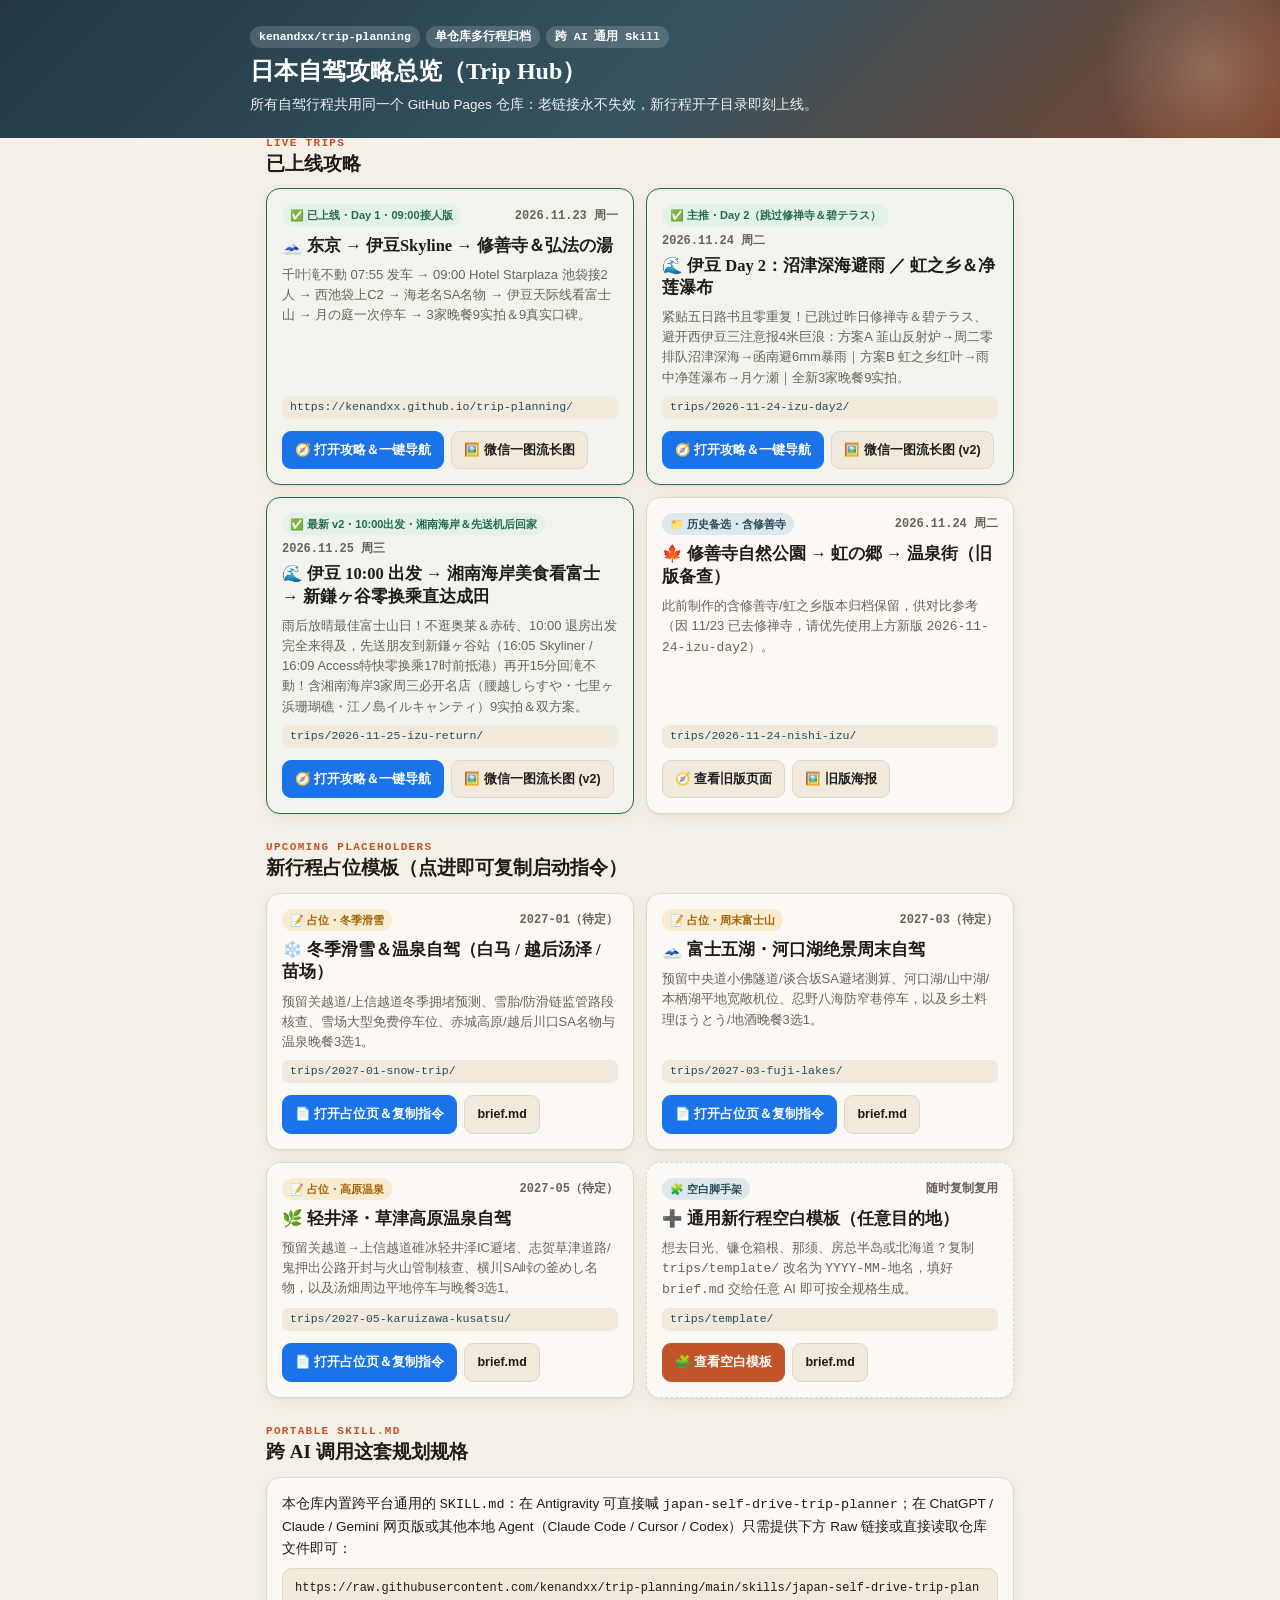
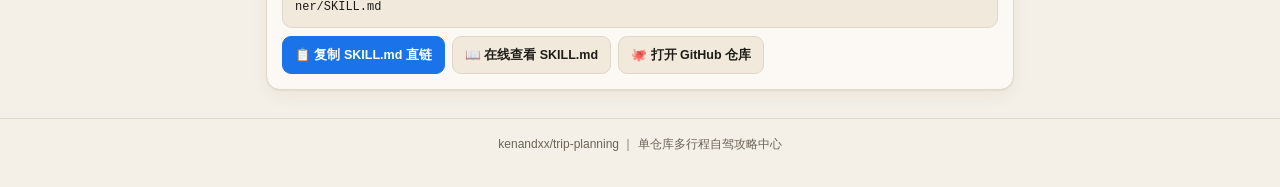
==== trips/index.html @ 66b1aba6 "feat(11/25 v2): 10:00 departure, Shonan Coast 3 gourmet picks, drop off at Shin-Kamagaya first then " ====
<!doctype html>
<html lang="zh-CN">
<head>
<meta charset="utf-8">
<meta name="viewport" content="width=device-width, initial-scale=1, viewport-fit=cover">
<meta name="robots" content="noindex, nofollow">
<meta name="theme-color" content="#f5f0e7" media="(prefers-color-scheme: light)">
<meta name="theme-color" content="#151412" media="(prefers-color-scheme: dark)">
<title>日本自驾攻略总览｜Trip Planning Hub</title>
<meta name="description" content="个人日本自驾攻略、新手防选错一键Google Maps导航与微信分享长图归档中心，内置跨AI通用 SKILL.md 规范与新行程占位模板。">
<style>
:root{
  --paper:#f5f0e7; --card:#fcf9f4; --card2:#f0e9dc; --ink:#1f1c18; --soft:#6b6358; --line:#dfd7c8;
  --accent:#c2542a; --accent-soft:#f5e1d6; --indigo:#2b4c59; --indigo-soft:#dde8ec;
  --nav:#1a73e8; --ok:#256d49; --ok-bg:#e2f2e9; --warn:#a16207; --warn-bg:#f8ebd0;
  --shadow:0 1px 2px rgba(55,40,18,.06),0 6px 18px rgba(55,40,18,.05);
  --serif:"Noto Serif CJK SC","Songti SC","STSong",Georgia,serif;
  --sans:-apple-system,BlinkMacSystemFont,"PingFang SC","Noto Sans CJK SC","Hiragino Sans GB","Microsoft YaHei",sans-serif;
  --mono:ui-monospace,"SF Mono",Menlo,Consolas,monospace;
}
@media (prefers-color-scheme:dark){
  :root{
    --paper:#151412; --card:#1f1d1a; --card2:#282520; --ink:#ede7db; --soft:#a59d90; --line:#35312b;
    --accent:#e57c52; --accent-soft:#3b271e; --indigo:#8fb7c7; --indigo-soft:#1f2e34;
    --nav:#4a90f2; --ok:#52b788; --ok-bg:#1b3326; --warn:#e6b655; --warn-bg:#382b12;
    --shadow:0 2px 10px rgba(0,0,0,.35);
  }
}
*{box-sizing:border-box}
body{margin:0;background:var(--paper);color:var(--ink);font:15px/1.65 var(--sans);overflow-x:hidden;-webkit-font-smoothing:antialiased}
a{color:inherit;text-decoration:none}
button{font:inherit;color:inherit;cursor:pointer}
.wrap{max-width:780px;margin:0 auto;padding:0 16px}
.hero{background:linear-gradient(135deg,#213843 0%,#355460 52%,#7e442c 100%);color:#fff;padding:26px 16px 22px;position:relative;overflow:hidden}
.hero::after{content:"";position:absolute;right:-40px;top:-40px;width:220px;height:220px;border-radius:50%;background:radial-gradient(circle,rgba(255,220,185,.24),transparent 70%);pointer-events:none}
.hero .wrap{position:relative;z-index:1;padding:0}
.kicker{display:flex;flex-wrap:wrap;gap:6px;margin-bottom:8px;font:600 11.5px/1.2 var(--mono)}
.kicker span{background:rgba(255,255,255,.16);padding:4px 9px;border-radius:99px}
.hero h1{margin:0;font:600 24px/1.28 var(--serif)}
.hero p{margin:7px 0 0;font-size:13.5px;opacity:.92}

main{padding:20px 0 44px}
.sec-head{display:flex;align-items:baseline;justify-content:space-between;gap:8px;margin:0 0 12px;flex-wrap:wrap}
.sec-k{font:700 11px/1 var(--mono);letter-spacing:.12em;color:var(--accent);text-transform:uppercase}
h2{margin:3px 0 0;font:600 19px/1.3 var(--serif)}
section{margin-bottom:28px}

.grid{display:grid;grid-template-columns:1fr;gap:12px}
@media(min-width:640px){.grid{grid-template-columns:1fr 1fr}}
.card{background:var(--card);border:1.5px solid var(--line);border-radius:14px;padding:15px;box-shadow:var(--shadow);display:flex;flex-direction:column;gap:8px}
.card.live{border-color:var(--ok);background:color-mix(in srgb,var(--ok) 4%,var(--card))}
.card.tpl{border-style:dashed}
.ctop{display:flex;justify-content:space-between;align-items:center;gap:8px;flex-wrap:wrap}
.tag{display:inline-block;font-size:11px;font-weight:700;padding:2px 8px;border-radius:99px;white-space:nowrap}
.tag.ok{background:var(--ok-bg);color:var(--ok)}
.tag.warn{background:var(--warn-bg);color:var(--warn)}
.tag.blue{background:var(--indigo-soft);color:var(--indigo)}
.date{font:600 12px/1 var(--mono);color:var(--soft)}
.ctitle{margin:0;font:700 16.5px/1.35 var(--serif)}
.cdesc{margin:0;font-size:13px;color:var(--soft);line-height:1.55;flex:1}
.slug{font:11.5px/1.3 var(--mono);color:var(--indigo);background:var(--card2);padding:4px 8px;border-radius:7px;word-break:break-all}
.actions{display:flex;flex-wrap:wrap;gap:7px;margin-top:4px}
.btn{display:inline-flex;align-items:center;justify-content:center;gap:5px;padding:8px 12px;border-radius:9px;font-size:12.5px;font-weight:700;border:1px solid var(--line);background:var(--card2);color:var(--ink)}
.btn.pri{background:var(--nav);border-color:var(--nav);color:#fff}
.btn.warm{background:var(--accent);border-color:var(--accent);color:#fff}

.skill-box{background:var(--card);border:1.5px solid var(--line);border-radius:14px;padding:15px;box-shadow:var(--shadow)}
.code{font:12px/1.55 var(--mono);background:var(--card2);border:1px solid var(--line);border-radius:10px;padding:10px 12px;overflow-x:auto;margin:8px 0;white-space:pre-wrap;word-break:break-all}
.toast{position:fixed;left:50%;bottom:24px;transform:translateX(-50%) translateY(20px);background:var(--ink);color:var(--paper);padding:10px 18px;border-radius:99px;font-size:13px;font-weight:600;white-space:nowrap;opacity:0;pointer-events:none;transition:.25s;z-index:99}
.toast.show{opacity:1;transform:translateX(-50%) translateY(0)}
footer{text-align:center;font-size:12px;color:var(--soft);padding:16px 0 34px;border-top:1px solid var(--line)}
</style>
</head>
<body>
<header class="hero">
  <div class="wrap">
    <div class="kicker">
      <span>kenandxx/trip-planning</span>
      <span>单仓库多行程归档</span>
      <span>跨 AI 通用 Skill</span>
    </div>
    <h1>日本自驾攻略总览（Trip Hub）</h1>
    <p>所有自驾行程共用同一个 GitHub Pages 仓库：老链接永不失效，新行程开子目录即刻上线。</p>
  </div>
</header>

<main class="wrap">
  <section>
    <div class="sec-head">
      <div><div class="sec-k">LIVE TRIPS</div><h2>已上线攻略</h2></div>
    </div>
    <div class="grid">
      <article class="card live">
        <div class="ctop">
          <span class="tag ok">✅ 已上线・Day 1・09:00接人版</span>
          <span class="date">2026.11.23 周一</span>
        </div>
        <h3 class="ctitle">🗻 东京 → 伊豆Skyline → 修善寺＆弘法の湯</h3>
        <p class="cdesc">千叶滝不動 07:55 发车 → 09:00 Hotel Starplaza 池袋接2人 → 西池袋上C2 → 海老名SA名物 → 伊豆天际线看富士山 → 月の庭一次停车 → 3家晚餐9实拍＆9真实口碑。</p>
        <div class="slug">https://kenandxx.github.io/trip-planning/</div>
        <div class="actions">
          <a class="btn pri" href="../">🧭 打开攻略＆一键导航</a>
          <a class="btn" href="../izu_1123_wechat_poster_0900.png" target="_blank" rel="noopener">🖼️ 微信一图流长图</a>
        </div>
      </article>

      <article class="card live">
        <div class="ctop">
          <span class="tag ok">✅ 主推・Day 2（跳过修禅寺＆碧テラス）</span>
          <span class="date">2026.11.24 周二</span>
        </div>
        <h3 class="ctitle">🌊 伊豆 Day 2：沼津深海避雨 ／ 虹之乡＆净莲瀑布</h3>
        <p class="cdesc">紧贴五日路书且零重复！已跳过昨日修禅寺＆碧テラス、避开西伊豆三注意报4米巨浪：方案A 韮山反射炉→周二零排队沼津深海→函南避6mm暴雨｜方案B 虹之乡红叶→雨中净莲瀑布→月ケ瀬｜全新3家晚餐9实拍。</p>
        <div class="slug">trips/2026-11-24-izu-day2/</div>
        <div class="actions">
          <a class="btn pri" href="2026-11-24-izu-day2/">🧭 打开攻略＆一键导航</a>
          <a class="btn" href="2026-11-24-izu-day2/poster_1124_v2.png" target="_blank" rel="noopener">🖼️ 微信一图流长图 (v2)</a>
        </div>
      </article>

      <article class="card live">
        <div class="ctop">
          <span class="tag ok">✅ 最新 v2・10:00出发・湘南海岸＆先送机后回家</span>
          <span class="date">2026.11.25 周三</span>
        </div>
        <h3 class="ctitle">🌊 伊豆 10:00 出发 → 湘南海岸美食看富士 → 新鎌ヶ谷零换乘直达成田</h3>
        <p class="cdesc">雨后放晴最佳富士山日！不逛奥莱＆赤砖、10:00 退房出发完全来得及，先送朋友到新鎌ヶ谷站（16:05 Skyliner / 16:09 Access特快零换乘17时前抵港）再开15分回滝不動！含湘南海岸3家周三必开名店（腰越しらすや・七里ヶ浜珊瑚礁・江ノ島イルキャンティ）9实拍＆双方案。</p>
        <div class="slug">trips/2026-11-25-izu-return/</div>
        <div class="actions">
          <a class="btn pri" href="2026-11-25-izu-return/">🧭 打开攻略＆一键导航</a>
          <a class="btn" href="2026-11-25-izu-return/poster_1125_v2.png" target="_blank" rel="noopener">🖼️ 微信一图流长图 (v2)</a>
        </div>
      </article>

      <article class="card">
        <div class="ctop">
          <span class="tag blue">📁 历史备选・含修善寺</span>
          <span class="date">2026.11.24 周二</span>
        </div>
        <h3 class="ctitle">🍁 修善寺自然公園 → 虹の郷 → 温泉街（旧版备查）</h3>
        <p class="cdesc">此前制作的含修善寺/虹之乡版本归档保留，供对比参考（因 11/23 已去修禅寺，请优先使用上方新版 <code>2026-11-24-izu-day2</code>）。</p>
        <div class="slug">trips/2026-11-24-nishi-izu/</div>
        <div class="actions">
          <a class="btn" href="2026-11-24-nishi-izu/">🧭 查看旧版页面</a>
          <a class="btn" href="2026-11-24-nishi-izu/poster_v3.png" target="_blank" rel="noopener">🖼️ 旧版海报</a>
        </div>
      </article>
    </div>
  </section>

  <section>
    <div class="sec-head">
      <div><div class="sec-k">UPCOMING PLACEHOLDERS</div><h2>新行程占位模板（点进即可复制启动指令）</h2></div>
    </div>
    <div class="grid">
      <article class="card">
        <div class="ctop">
          <span class="tag warn">📝 占位・冬季滑雪</span>
          <span class="date">2027-01（待定）</span>
        </div>
        <h3 class="ctitle">❄️ 冬季滑雪＆温泉自驾（白马 / 越后汤泽 / 苗场）</h3>
        <p class="cdesc">预留关越道/上信越道冬季拥堵预测、雪胎/防滑链监管路段核查、雪场大型免费停车位、赤城高原/越后川口SA名物与温泉晚餐3选1。</p>
        <div class="slug">trips/2027-01-snow-trip/</div>
        <div class="actions">
          <a class="btn pri" href="2027-01-snow-trip/">📄 打开占位页＆复制指令</a>
          <a class="btn" href="2027-01-snow-trip/brief.md" target="_blank" rel="noopener">brief.md</a>
        </div>
      </article>

      <article class="card">
        <div class="ctop">
          <span class="tag warn">📝 占位・周末富士山</span>
          <span class="date">2027-03（待定）</span>
        </div>
        <h3 class="ctitle">🗻 富士五湖・河口湖绝景周末自驾</h3>
        <p class="cdesc">预留中央道小佛隧道/谈合坂SA避堵测算、河口湖/山中湖/本栖湖平地宽敞机位、忍野八海防窄巷停车，以及乡土料理ほうとう/地酒晚餐3选1。</p>
        <div class="slug">trips/2027-03-fuji-lakes/</div>
        <div class="actions">
          <a class="btn pri" href="2027-03-fuji-lakes/">📄 打开占位页＆复制指令</a>
          <a class="btn" href="2027-03-fuji-lakes/brief.md" target="_blank" rel="noopener">brief.md</a>
        </div>
      </article>

      <article class="card">
        <div class="ctop">
          <span class="tag warn">📝 占位・高原温泉</span>
          <span class="date">2027-05（待定）</span>
        </div>
        <h3 class="ctitle">🌿 轻井泽・草津高原温泉自驾</h3>
        <p class="cdesc">预留关越道→上信越道碓冰轻井泽IC避堵、志贺草津道路/鬼押出公路开封与火山管制核查、横川SA峠の釜めし名物，以及汤畑周边平地停车与晚餐3选1。</p>
        <div class="slug">trips/2027-05-karuizawa-kusatsu/</div>
        <div class="actions">
          <a class="btn pri" href="2027-05-karuizawa-kusatsu/">📄 打开占位页＆复制指令</a>
          <a class="btn" href="2027-05-karuizawa-kusatsu/brief.md" target="_blank" rel="noopener">brief.md</a>
        </div>
      </article>

      <article class="card tpl">
        <div class="ctop">
          <span class="tag blue">🧩 空白脚手架</span>
          <span class="date">随时复制复用</span>
        </div>
        <h3 class="ctitle">➕ 通用新行程空白模板（任意目的地）</h3>
        <p class="cdesc">想去日光、镰仓箱根、那须、房总半岛或北海道？复制 <code>trips/template/</code> 改名为 <code>YYYY-MM-地名</code>，填好 <code>brief.md</code> 交给任意 AI 即可按全规格生成。</p>
        <div class="slug">trips/template/</div>
        <div class="actions">
          <a class="btn warm" href="template/">🧩 查看空白模板</a>
          <a class="btn" href="template/brief.md" target="_blank" rel="noopener">brief.md</a>
        </div>
      </article>
    </div>
  </section>

  <section>
    <div class="sec-head">
      <div><div class="sec-k">PORTABLE SKILL.MD</div><h2>跨 AI 调用这套规划规格</h2></div>
    </div>
    <div class="skill-box">
      <p style="margin:0 0 8px;font-size:13.5px">本仓库内置跨平台通用的 <code>SKILL.md</code>：在 Antigravity 可直接喊 <code>japan-self-drive-trip-planner</code>；在 ChatGPT / Claude / Gemini 网页版或其他本地 Agent（Claude Code / Cursor / Codex）只需提供下方 Raw 链接或直接读取仓库文件即可：</p>
      <div class="code" id="raw-url">https://raw.githubusercontent.com/kenandxx/trip-planning/main/skills/japan-self-drive-trip-planner/SKILL.md</div>
      <div class="actions">
        <button class="btn pri" type="button" id="copy-raw">📋 复制 SKILL.md 直链</button>
        <a class="btn" href="../skills/japan-self-drive-trip-planner/SKILL.md" target="_blank" rel="noopener">📖 在线查看 SKILL.md</a>
        <a class="btn" href="https://github.com/kenandxx/trip-planning" target="_blank" rel="noopener">🐙 打开 GitHub 仓库</a>
      </div>
    </div>
  </section>
</main>

<footer>
  <div class="wrap">kenandxx/trip-planning ｜ 单仓库多行程自驾攻略中心</div>
</footer>
<div class="toast" id="toast">已复制！</div>

<script>
document.getElementById('copy-raw').addEventListener('click', () => {
  const txt = document.getElementById('raw-url').textContent.trim();
  if (navigator.clipboard) navigator.clipboard.writeText(txt).catch(() => {});
  const t = document.getElementById('toast');
  t.textContent = '已复制 SKILL.md Raw 链接！';
  t.classList.add('show');
  setTimeout(() => t.classList.remove('show'), 2200);
});
</script>
</body>
</html>
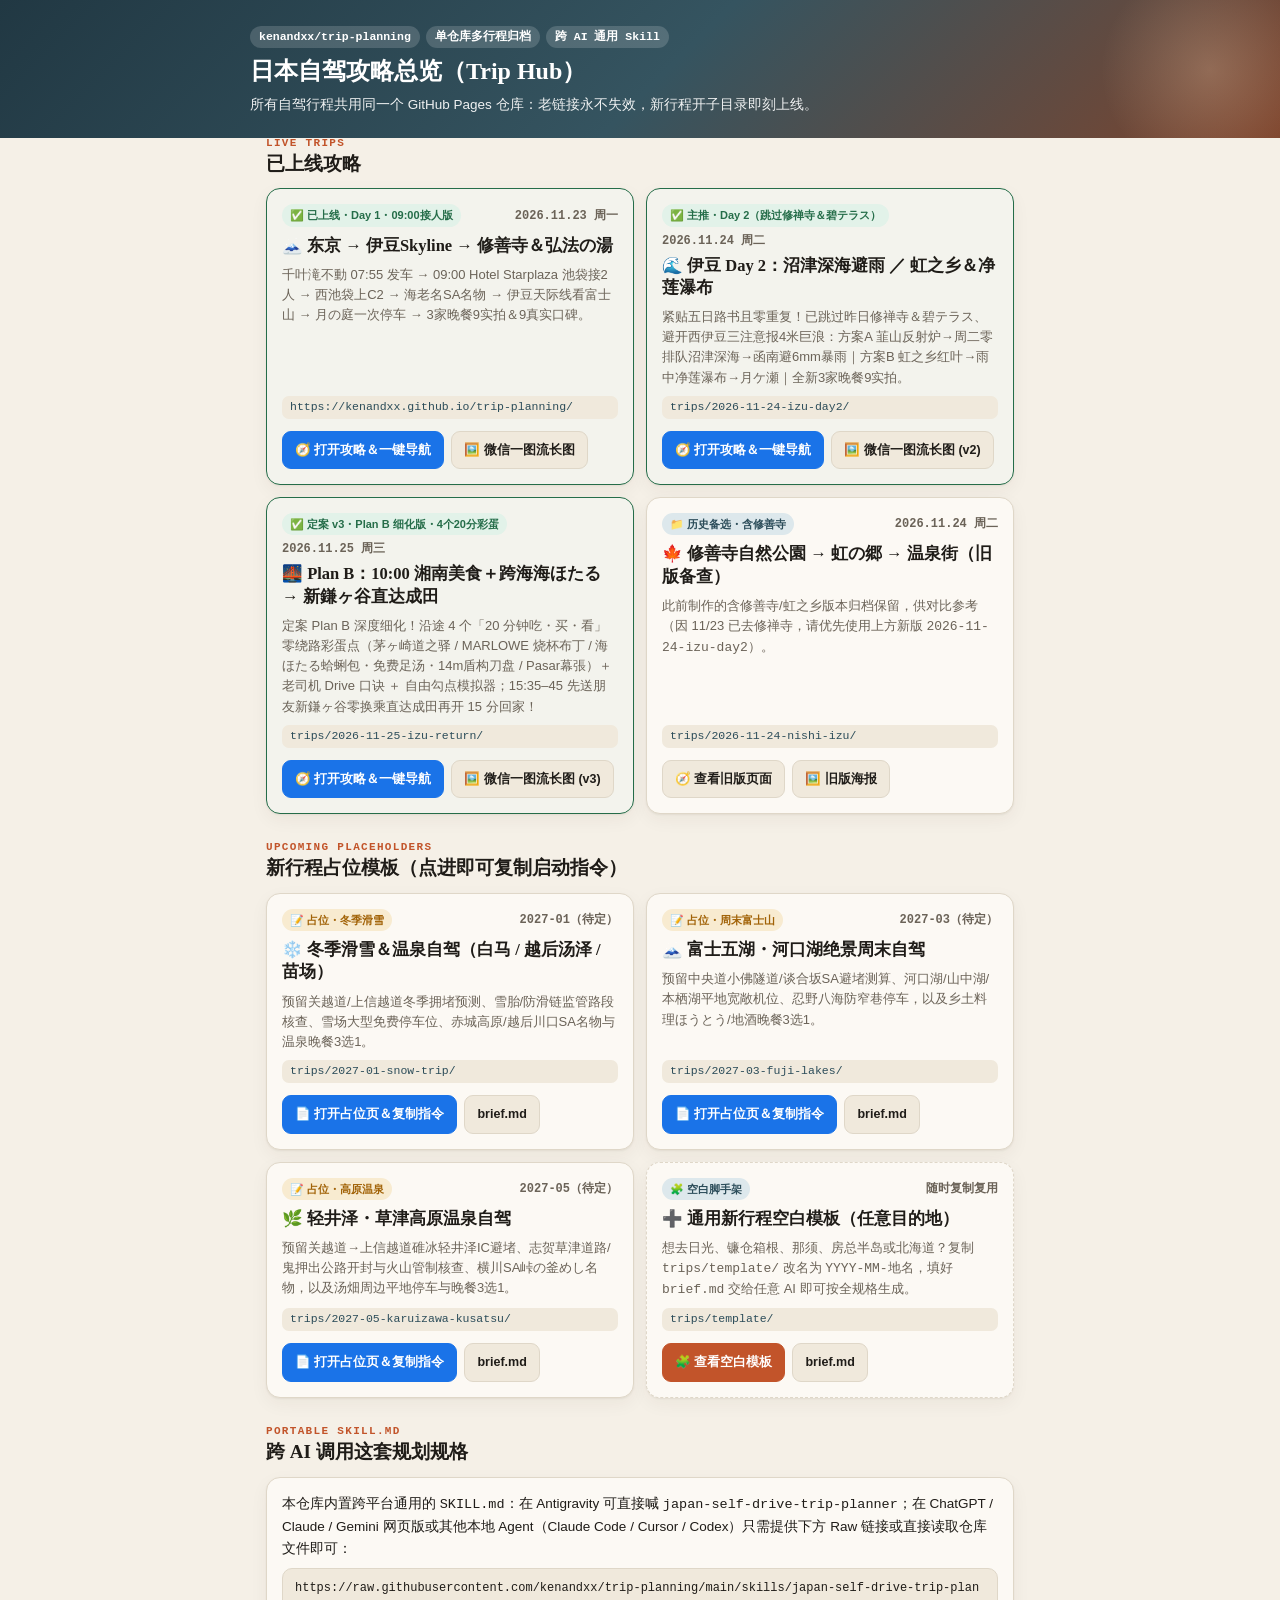
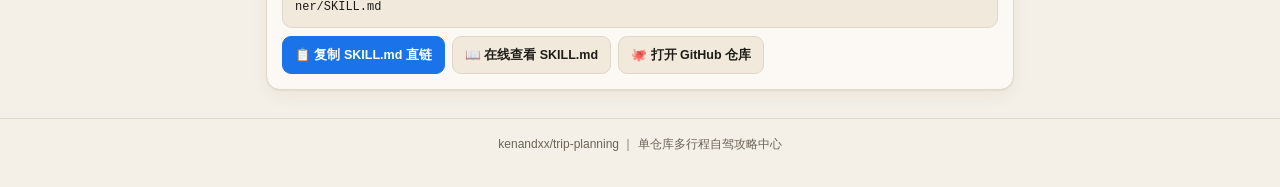
==== commit 8eb70262: "Detail Plan B (v3) for 2026-11-25 with 4 20-min pit stops, drive keypoints & poster v3" ====
--- a/trips/index.html
+++ b/trips/index.html
@@ -120,15 +120,15 @@
 
       <article class="card live">
         <div class="ctop">
-          <span class="tag ok">✅ 最新 v2・10:00出发・湘南海岸＆先送机后回家</span>
+          <span class="tag ok">✅ 定案 v3・Plan B 细化版・4个20分彩蛋</span>
           <span class="date">2026.11.25 周三</span>
         </div>
-        <h3 class="ctitle">🌊 伊豆 10:00 出发 → 湘南海岸美食看富士 → 新鎌ヶ谷零换乘直达成田</h3>
-        <p class="cdesc">雨后放晴最佳富士山日！不逛奥莱＆赤砖、10:00 退房出发完全来得及，先送朋友到新鎌ヶ谷站（16:05 Skyliner / 16:09 Access特快零换乘17时前抵港）再开15分回滝不動！含湘南海岸3家周三必开名店（腰越しらすや・七里ヶ浜珊瑚礁・江ノ島イルキャンティ）9实拍＆双方案。</p>
+        <h3 class="ctitle">🌉 Plan B：10:00 湘南美食＋跨海海ほたる → 新鎌ヶ谷直达成田</h3>
+        <p class="cdesc">定案 Plan B 深度细化！沿途 4 个「20 分钟吃・买・看」零绕路彩蛋点（茅ヶ崎道之驿 / MARLOWE 烧杯布丁 / 海ほたる蛤蜊包・免费足汤・14m盾构刀盘 / Pasar幕張）＋ 老司机 Drive 口诀 ＋ 自由勾点模拟器；15:35–45 先送朋友新鎌ヶ谷零换乘直达成田再开 15 分回家！</p>
         <div class="slug">trips/2026-11-25-izu-return/</div>
         <div class="actions">
           <a class="btn pri" href="2026-11-25-izu-return/">🧭 打开攻略＆一键导航</a>
-          <a class="btn" href="2026-11-25-izu-return/poster_1125_v2.png" target="_blank" rel="noopener">🖼️ 微信一图流长图 (v2)</a>
+          <a class="btn" href="2026-11-25-izu-return/poster_1125_v3.png" target="_blank" rel="noopener">🖼️ 微信一图流长图 (v3)</a>
         </div>
       </article>
 
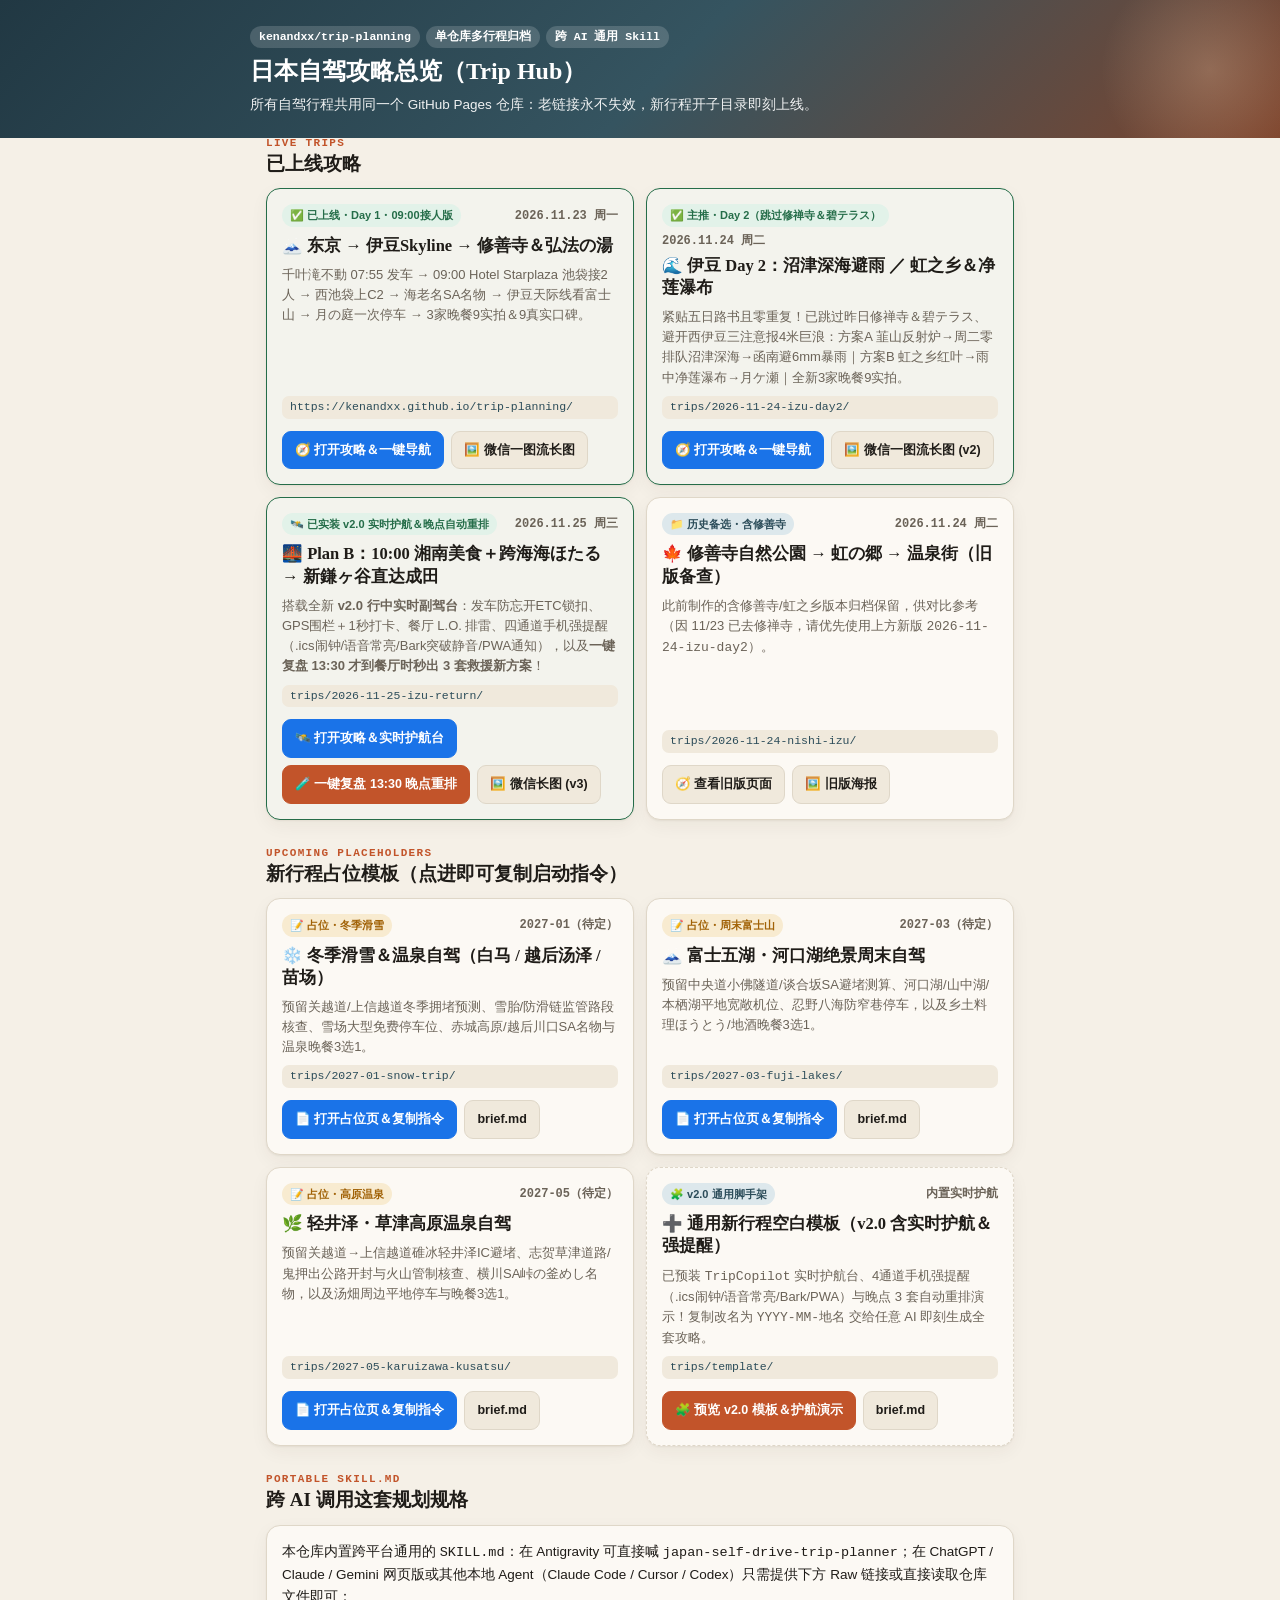
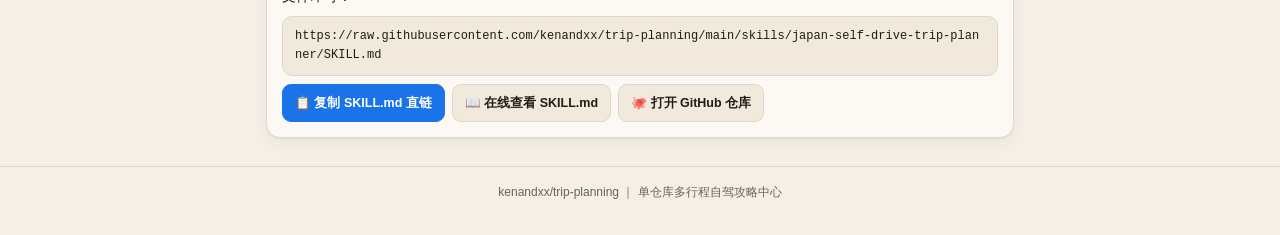
==== commit 8b6328bb: "feat(copilot-v2): add live progress tracker, 4-channel strong mobile alerts, 3-tier auto-replanner &" ====
--- a/trips/index.html
+++ b/trips/index.html
@@ -120,15 +120,16 @@
 
       <article class="card live">
         <div class="ctop">
-          <span class="tag ok">✅ 定案 v3・Plan B 细化版・4个20分彩蛋</span>
+          <span class="tag ok">🛰️ 已实装 v2.0 实时护航＆晚点自动重排</span>
           <span class="date">2026.11.25 周三</span>
         </div>
         <h3 class="ctitle">🌉 Plan B：10:00 湘南美食＋跨海海ほたる → 新鎌ヶ谷直达成田</h3>
-        <p class="cdesc">定案 Plan B 深度细化！沿途 4 个「20 分钟吃・买・看」零绕路彩蛋点（茅ヶ崎道之驿 / MARLOWE 烧杯布丁 / 海ほたる蛤蜊包・免费足汤・14m盾构刀盘 / Pasar幕張）＋ 老司机 Drive 口诀 ＋ 自由勾点模拟器；15:35–45 先送朋友新鎌ヶ谷零换乘直达成田再开 15 分回家！</p>
+        <p class="cdesc">搭载全新 <b>v2.0 行中实时副驾台</b>：发车防忘开ETC锁扣、GPS围栏＋1秒打卡、餐厅 L.O. 排雷、四通道手机强提醒（.ics闹钟/语音常亮/Bark突破静音/PWA通知），以及<b>一键复盘 13:30 才到餐厅时秒出 3 套救援新方案</b>！</p>
         <div class="slug">trips/2026-11-25-izu-return/</div>
         <div class="actions">
-          <a class="btn pri" href="2026-11-25-izu-return/">🧭 打开攻略＆一键导航</a>
-          <a class="btn" href="2026-11-25-izu-return/poster_1125_v3.png" target="_blank" rel="noopener">🖼️ 微信一图流长图 (v3)</a>
+          <a class="btn pri" href="2026-11-25-izu-return/">🛰️ 打开攻略＆实时护航台</a>
+          <a class="btn warm" href="2026-11-25-izu-return/?scenario=0">🧪 一键复盘 13:30 晚点重排</a>
+          <a class="btn" href="2026-11-25-izu-return/poster_1125_v3.png" target="_blank" rel="noopener">🖼️ 微信长图 (v3)</a>
         </div>
       </article>
 
@@ -197,14 +198,14 @@
 
       <article class="card tpl">
         <div class="ctop">
-          <span class="tag blue">🧩 空白脚手架</span>
-          <span class="date">随时复制复用</span>
-        </div>
-        <h3 class="ctitle">➕ 通用新行程空白模板（任意目的地）</h3>
-        <p class="cdesc">想去日光、镰仓箱根、那须、房总半岛或北海道？复制 <code>trips/template/</code> 改名为 <code>YYYY-MM-地名</code>，填好 <code>brief.md</code> 交给任意 AI 即可按全规格生成。</p>
+          <span class="tag blue">🧩 v2.0 通用脚手架</span>
+          <span class="date">内置实时护航</span>
+        </div>
+        <h3 class="ctitle">➕ 通用新行程空白模板（v2.0 含实时护航＆强提醒）</h3>
+        <p class="cdesc">已预装 <code>TripCopilot</code> 实时护航台、4通道手机强提醒（.ics闹钟/语音常亮/Bark/PWA）与晚点 3 套自动重排演示！复制改名为 <code>YYYY-MM-地名</code> 交给任意 AI 即刻生成全套攻略。</p>
         <div class="slug">trips/template/</div>
         <div class="actions">
-          <a class="btn warm" href="template/">🧩 查看空白模板</a>
+          <a class="btn warm" href="template/">🧩 预览 v2.0 模板＆护航演示</a>
           <a class="btn" href="template/brief.md" target="_blank" rel="noopener">brief.md</a>
         </div>
       </article>
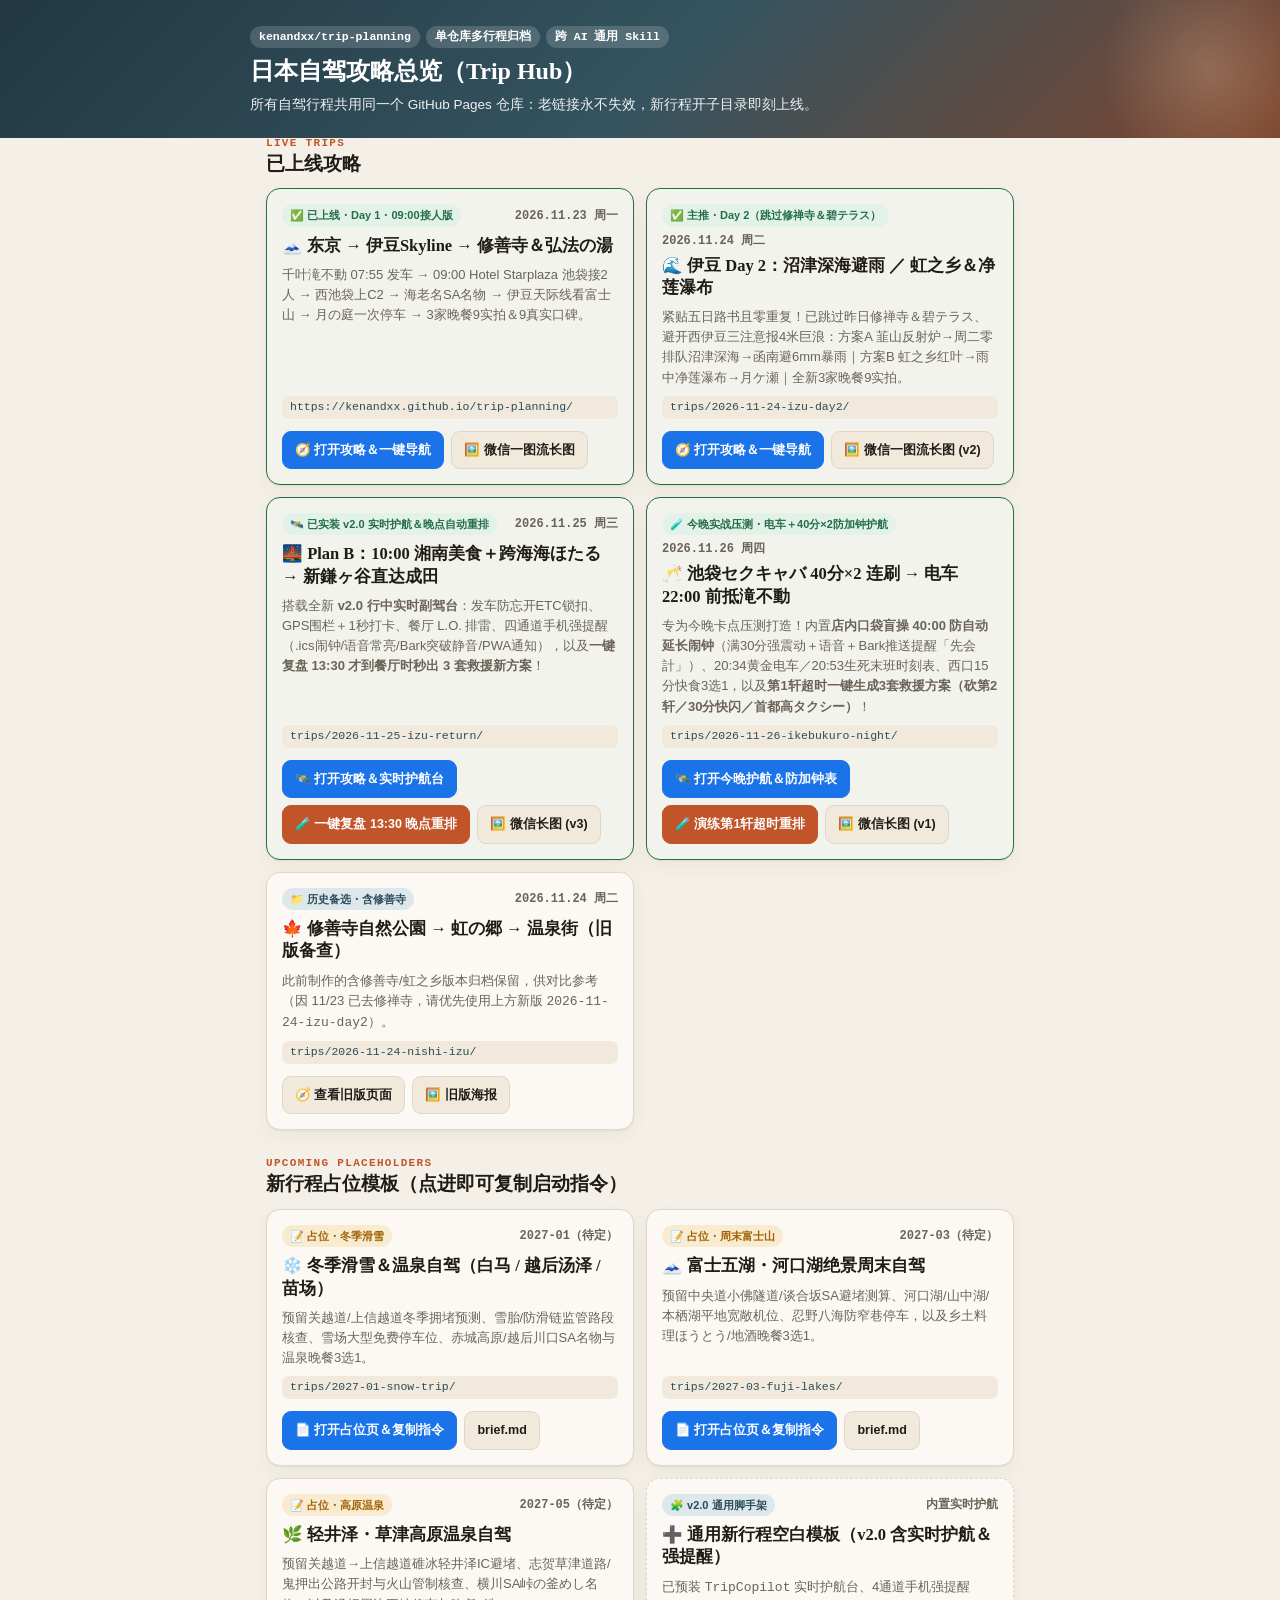
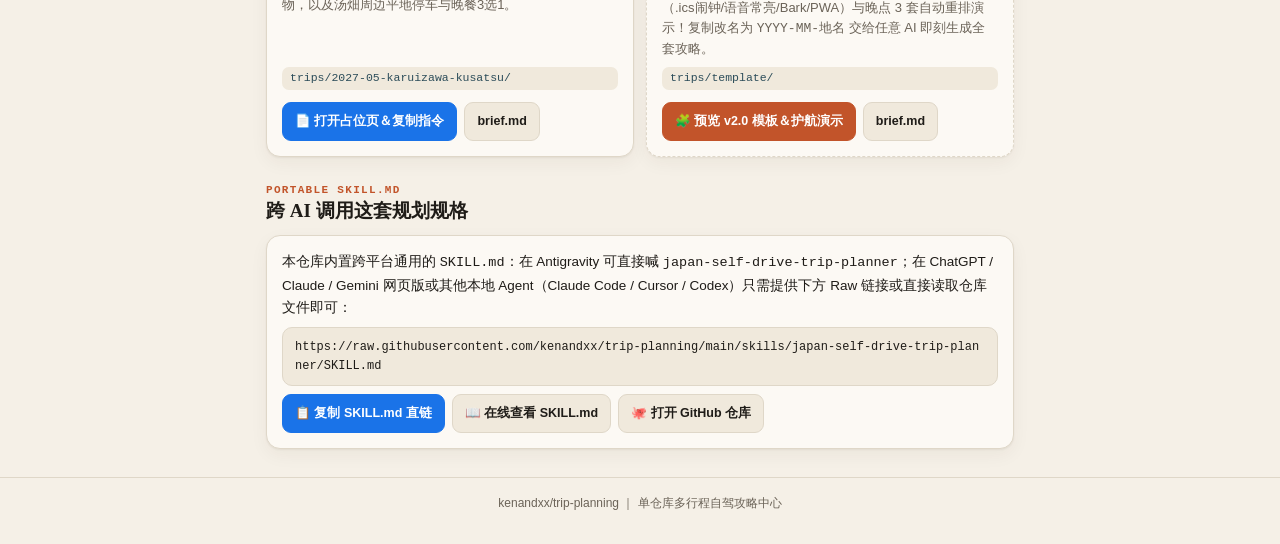
==== commit 29cbe3d8: "feat(trips): add 2026-11-26 Ikebukuro 40min x2 transit live-copilot test plan & v2.1 transit mode" ====
--- a/trips/index.html
+++ b/trips/index.html
@@ -133,6 +133,21 @@
         </div>
       </article>
 
+      <article class="card live">
+        <div class="ctop">
+          <span class="tag ok">🧪 今晚实战压测・电车＋40分×2防加钟护航</span>
+          <span class="date">2026.11.26 周四</span>
+        </div>
+        <h3 class="ctitle">🥂 池袋セクキャバ 40分×2 连刷 → 电车 22:00 前抵滝不動</h3>
+        <p class="cdesc">专为今晚卡点压测打造！内置<b>店内口袋盲操 40:00 防自动延长闹钟</b>（满30分强震动＋语音＋Bark推送提醒「先会計」）、20:34黄金电车／20:53生死末班时刻表、西口15分快食3选1，以及<b>第1轩超时一键生成3套救援方案（砍第2轩／30分快闪／首都高タクシー）</b>！</p>
+        <div class="slug">trips/2026-11-26-ikebukuro-night/</div>
+        <div class="actions">
+          <a class="btn pri" href="2026-11-26-ikebukuro-night/">🛰️ 打开今晚护航＆防加钟表</a>
+          <a class="btn warm" href="2026-11-26-ikebukuro-night/?scenario=0">🧪 演练第1轩超时重排</a>
+          <a class="btn" href="2026-11-26-ikebukuro-night/poster_1126_v1.png" target="_blank" rel="noopener">🖼️ 微信长图 (v1)</a>
+        </div>
+      </article>
+
       <article class="card">
         <div class="ctop">
           <span class="tag blue">📁 历史备选・含修善寺</span>
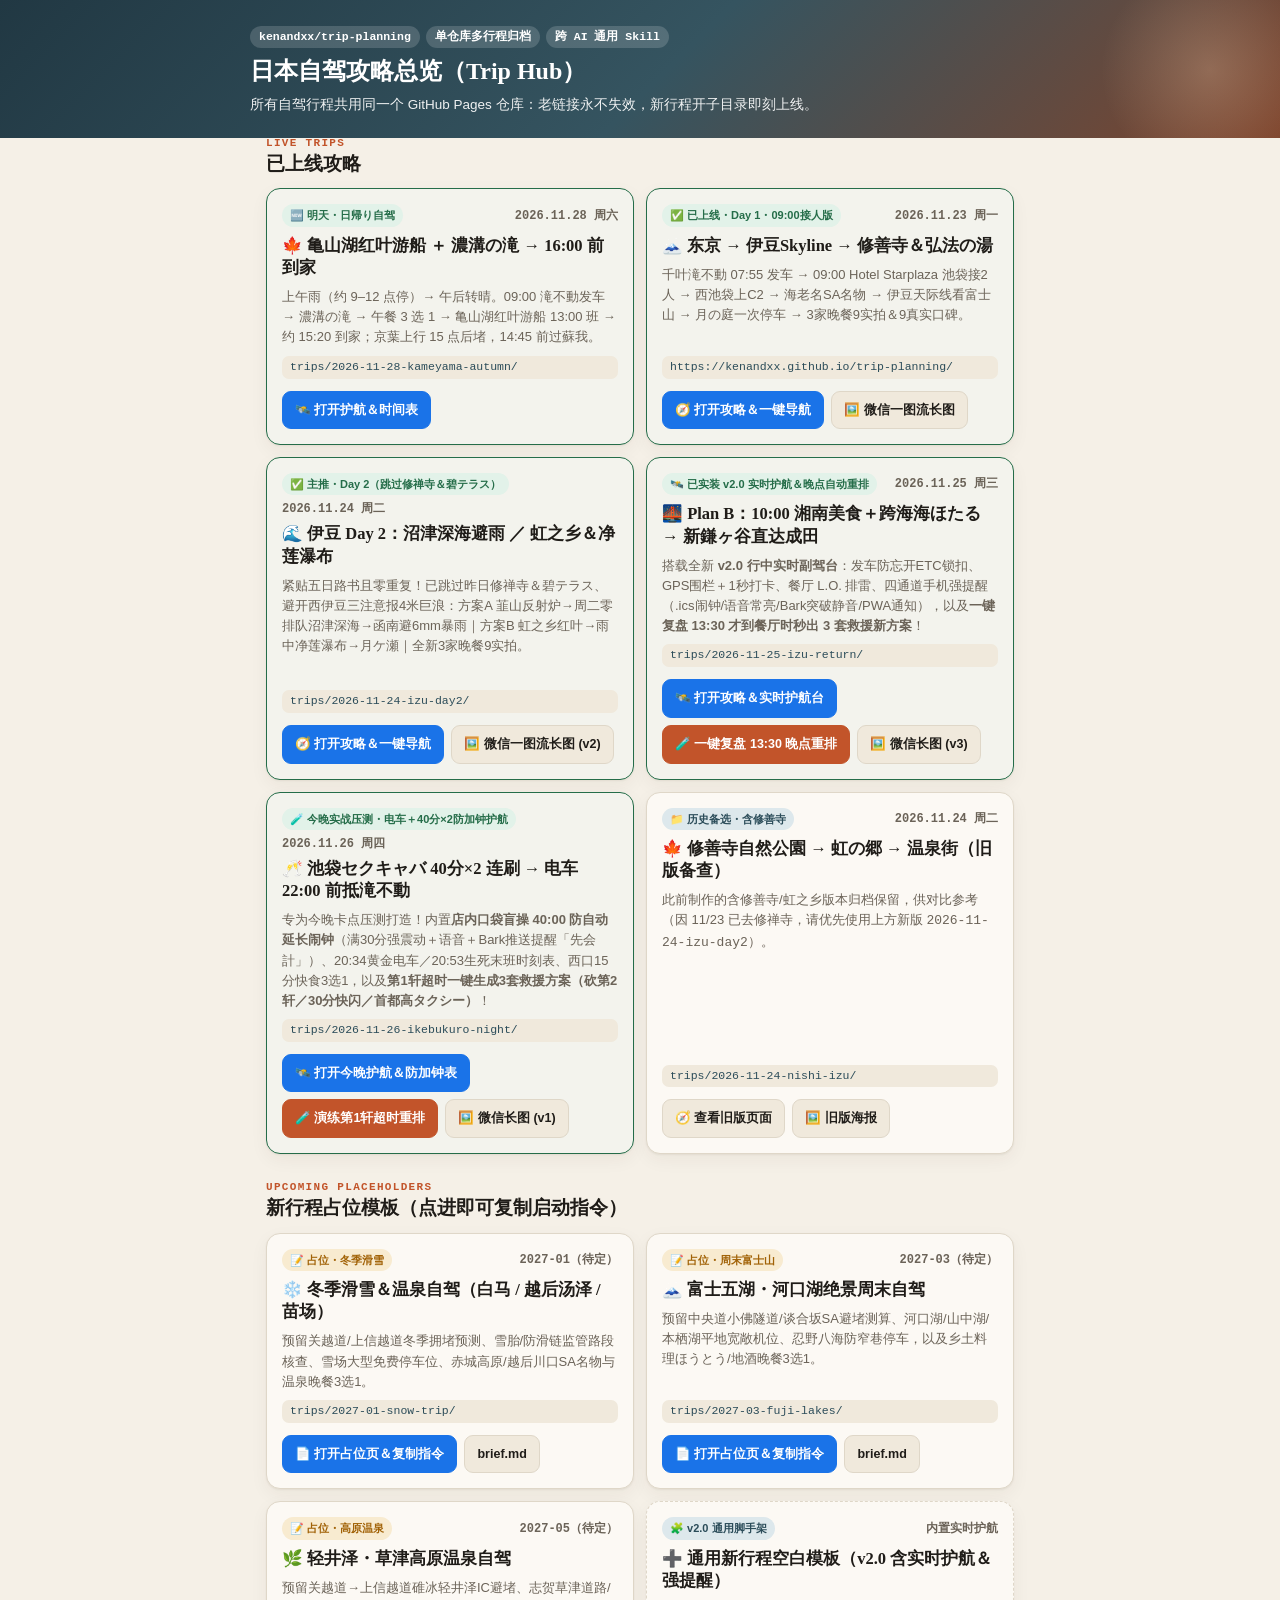
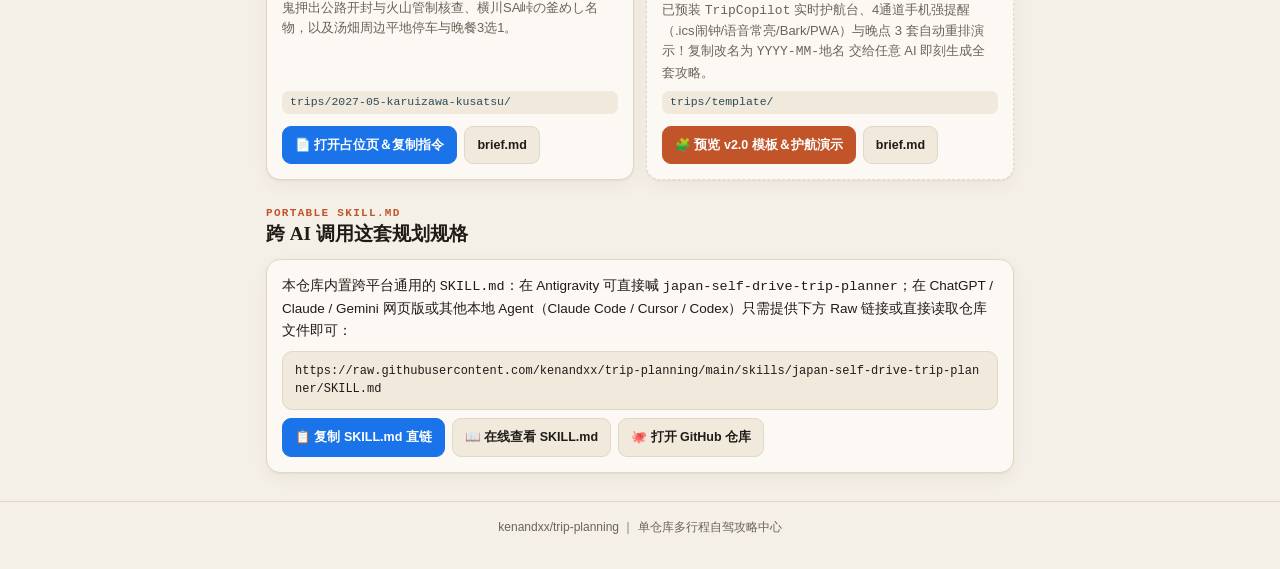
==== commit 519e5958: "feat(trips): 2026-11-28 Kameyama lake autumn cruise + Noumizo falls day trip (home by 16:00) - new t" ====
--- a/trips/index.html
+++ b/trips/index.html
@@ -92,6 +92,19 @@
     <div class="grid">
       <article class="card live">
         <div class="ctop">
+          <span class="tag ok">🆕 明天・日帰り自驾</span>
+          <span class="date">2026.11.28 周六</span>
+        </div>
+        <h3 class="ctitle">🍁 亀山湖红叶游船 ＋ 濃溝の滝 → 16:00 前到家</h3>
+        <p class="cdesc">上午雨（约 9–12 点停）→ 午后转晴。09:00 滝不動发车 → 濃溝の滝 → 午餐 3 选 1 → 亀山湖红叶游船 13:00 班 → 约 15:20 到家；京葉上行 15 点后堵，14:45 前过蘇我。</p>
+        <div class="slug">trips/2026-11-28-kameyama-autumn/</div>
+        <div class="actions">
+          <a class="btn pri" href="2026-11-28-kameyama-autumn/">🛰️ 打开护航＆时间表</a>
+        </div>
+      </article>
+
+      <article class="card live">
+        <div class="ctop">
           <span class="tag ok">✅ 已上线・Day 1・09:00接人版</span>
           <span class="date">2026.11.23 周一</span>
         </div>
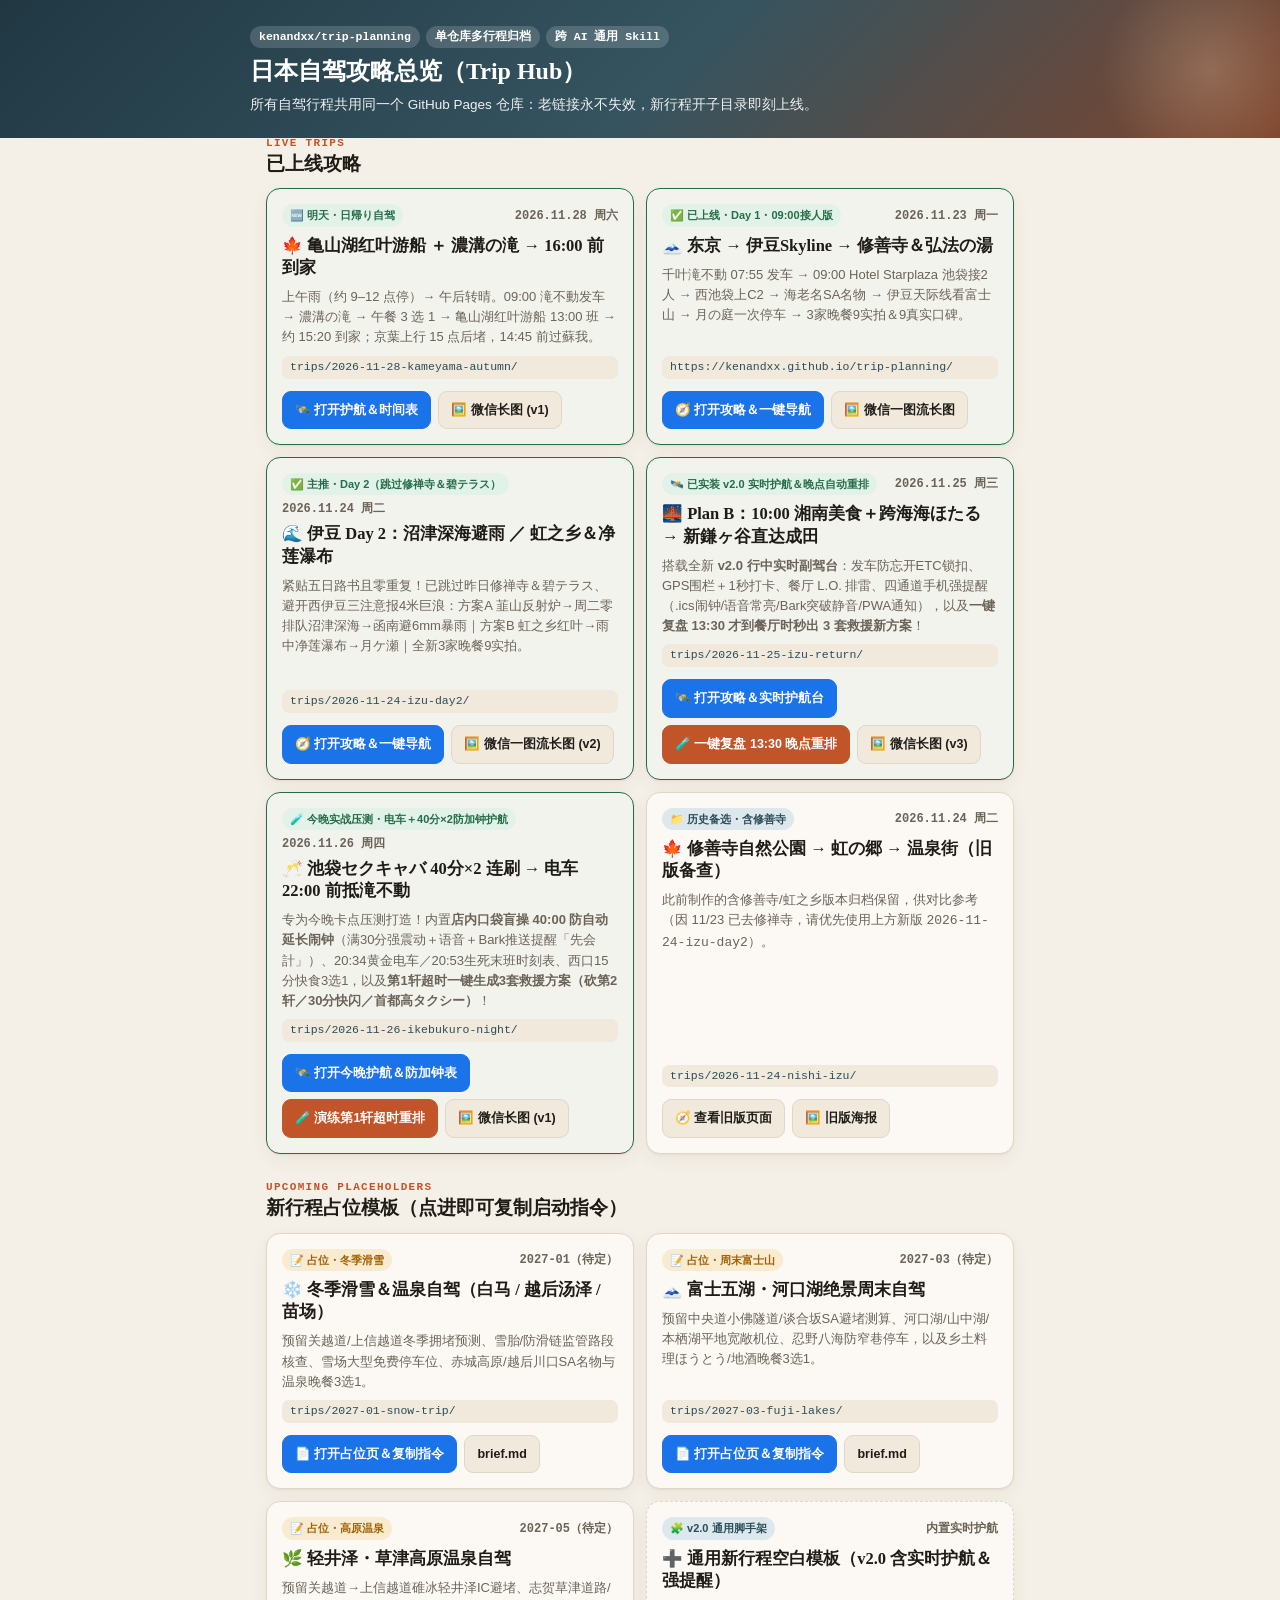
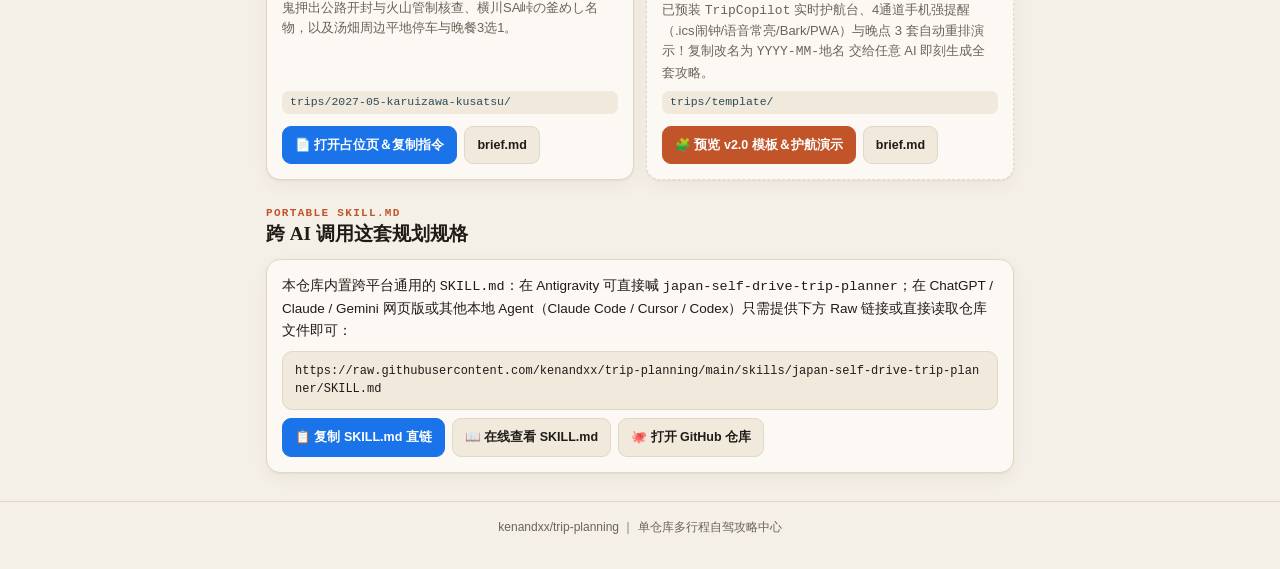
==== commit f5c06ff0: "feat(trips/2026-11-28): same-season photos (Wikimedia Commons, credited), og-cover and WeChat poster" ====
--- a/trips/index.html
+++ b/trips/index.html
@@ -100,6 +100,7 @@
         <div class="slug">trips/2026-11-28-kameyama-autumn/</div>
         <div class="actions">
           <a class="btn pri" href="2026-11-28-kameyama-autumn/">🛰️ 打开护航＆时间表</a>
+          <a class="btn" href="2026-11-28-kameyama-autumn/poster_v1.png" target="_blank" rel="noopener">🖼️ 微信长图 (v1)</a>
         </div>
       </article>
 
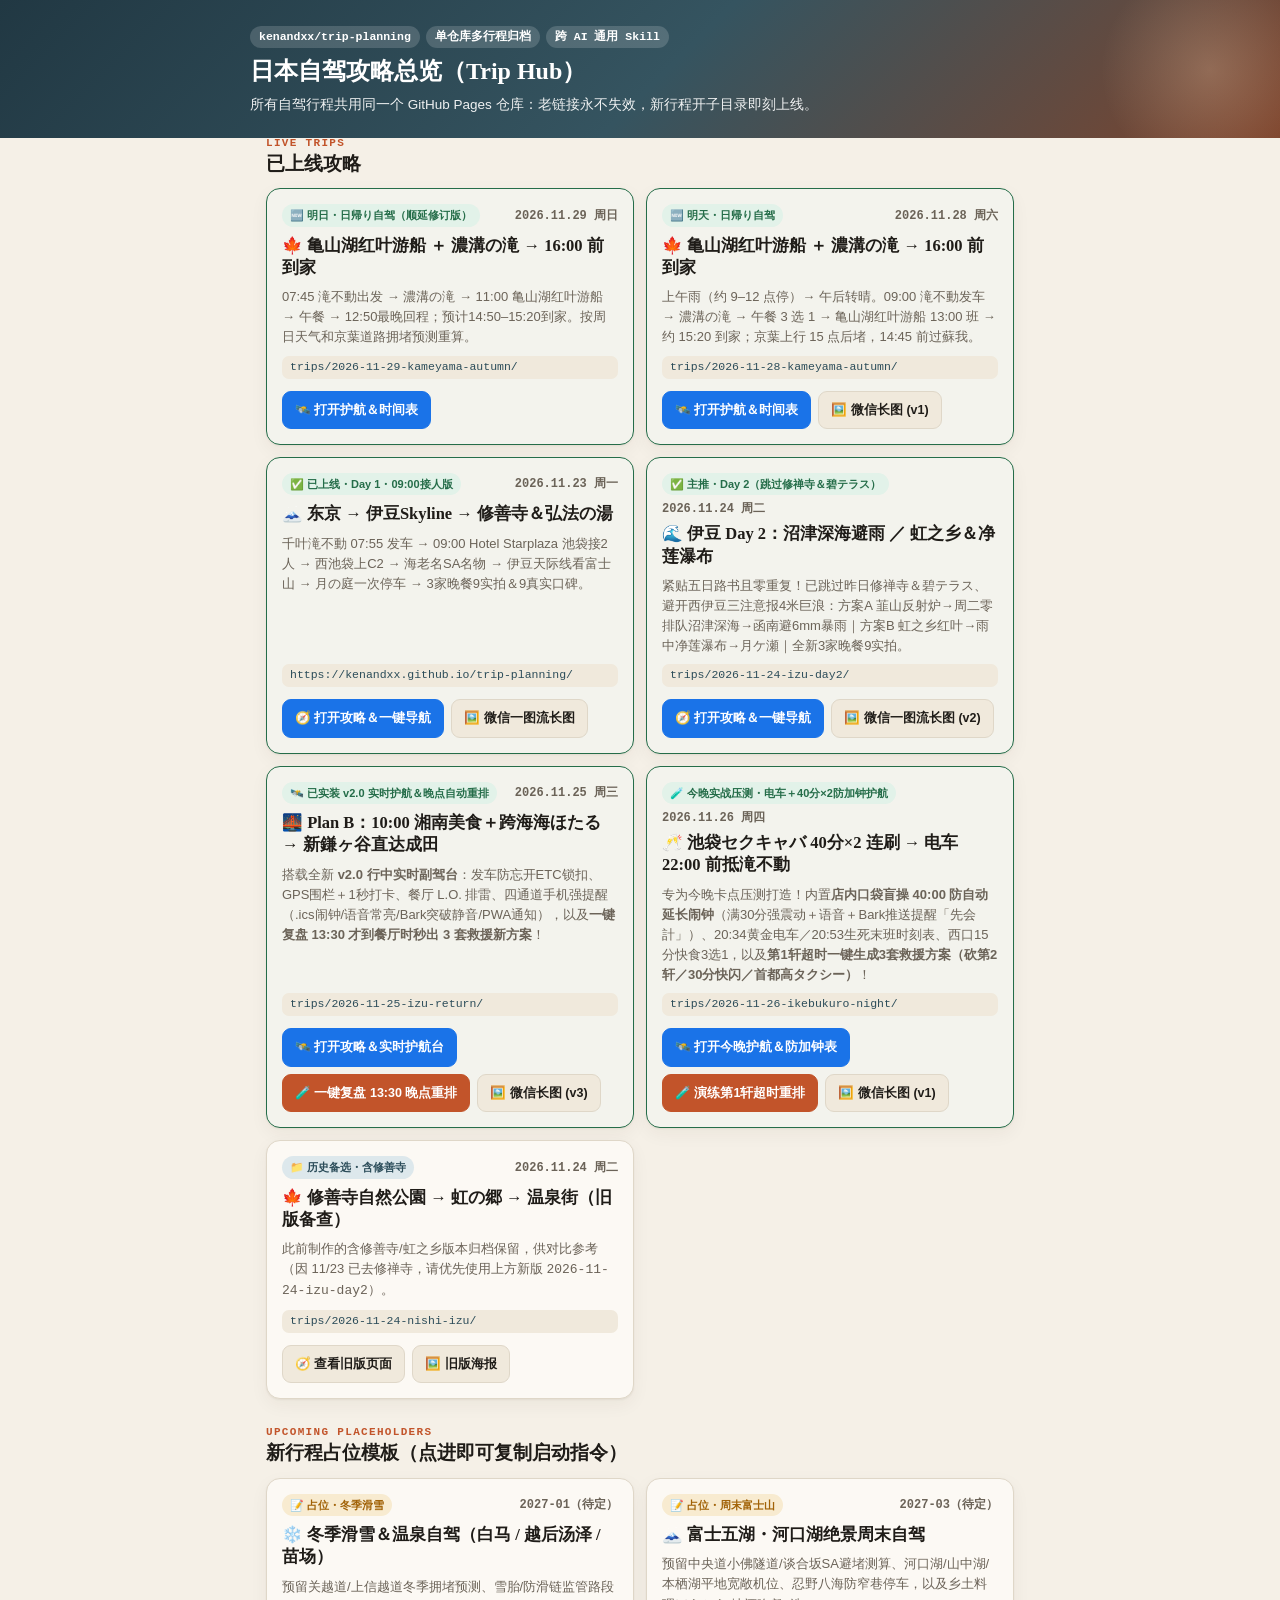
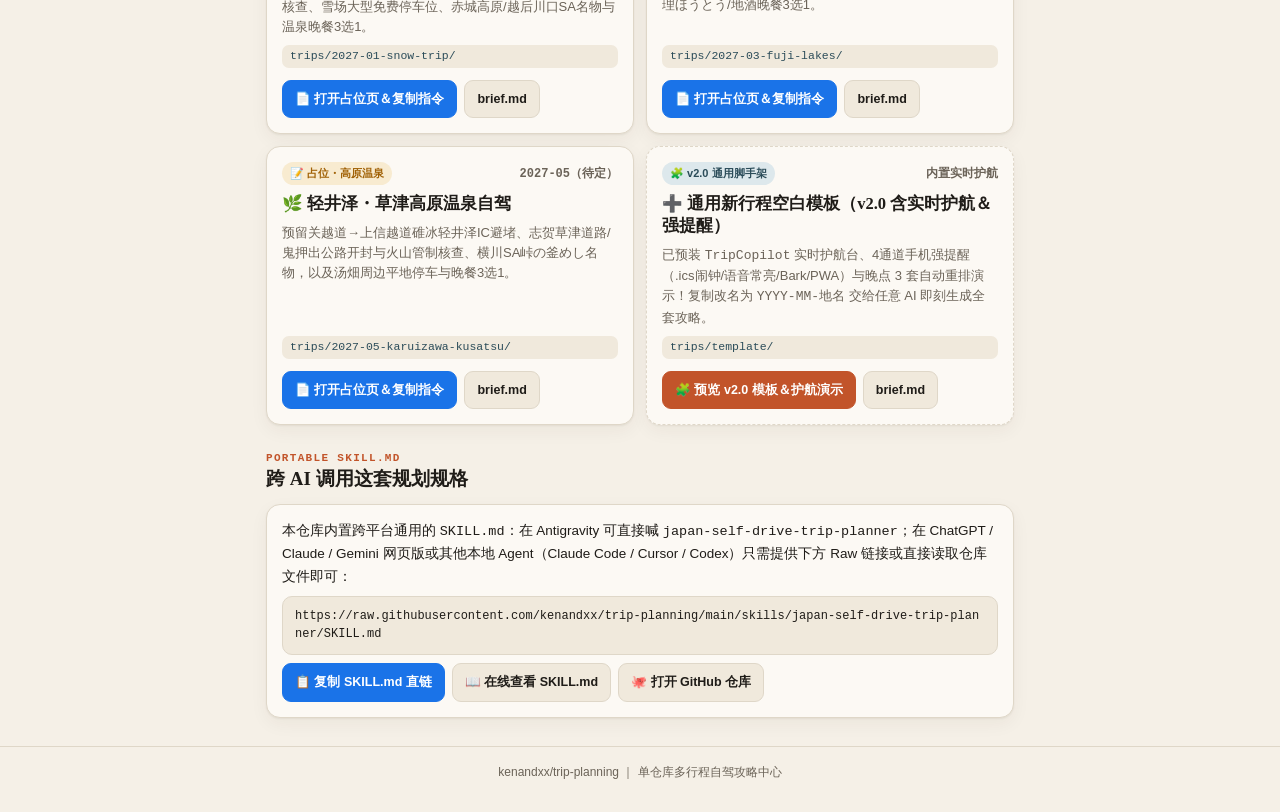
==== commit 918b8b67: "Add Nov 29 Kameyama trip to Trip Hub" ====
--- a/trips/index.html
+++ b/trips/index.html
@@ -90,6 +90,11 @@
       <div><div class="sec-k">LIVE TRIPS</div><h2>已上线攻略</h2></div>
     </div>
     <div class="grid">
+<article class="card live">
+<div class="ctop"><span class="tag ok">🆕 明日・日帰り自驾（顺延修订版）</span><span class="date">2026.11.29 周日</span></div>
+<h3 class="ctitle">🍁 亀山湖红叶游船 ＋ 濃溝の滝 → 16:00 前到家</h3>
+<p class="cdesc">07:45 滝不動出发 → 濃溝の滝 → 11:00 亀山湖红叶游船 → 午餐 → 12:50最晚回程；预计14:50–15:20到家。按周日天气和京葉道路拥堵预测重算。</p>
+<div class="slug">trips/2026-11-29-kameyama-autumn/</div><div class="actions"><a class="btn pri" href="2026-11-29-kameyama-autumn/">🛰️ 打开护航＆时间表</a></div></article>
       <article class="card live">
         <div class="ctop">
           <span class="tag ok">🆕 明天・日帰り自驾</span>
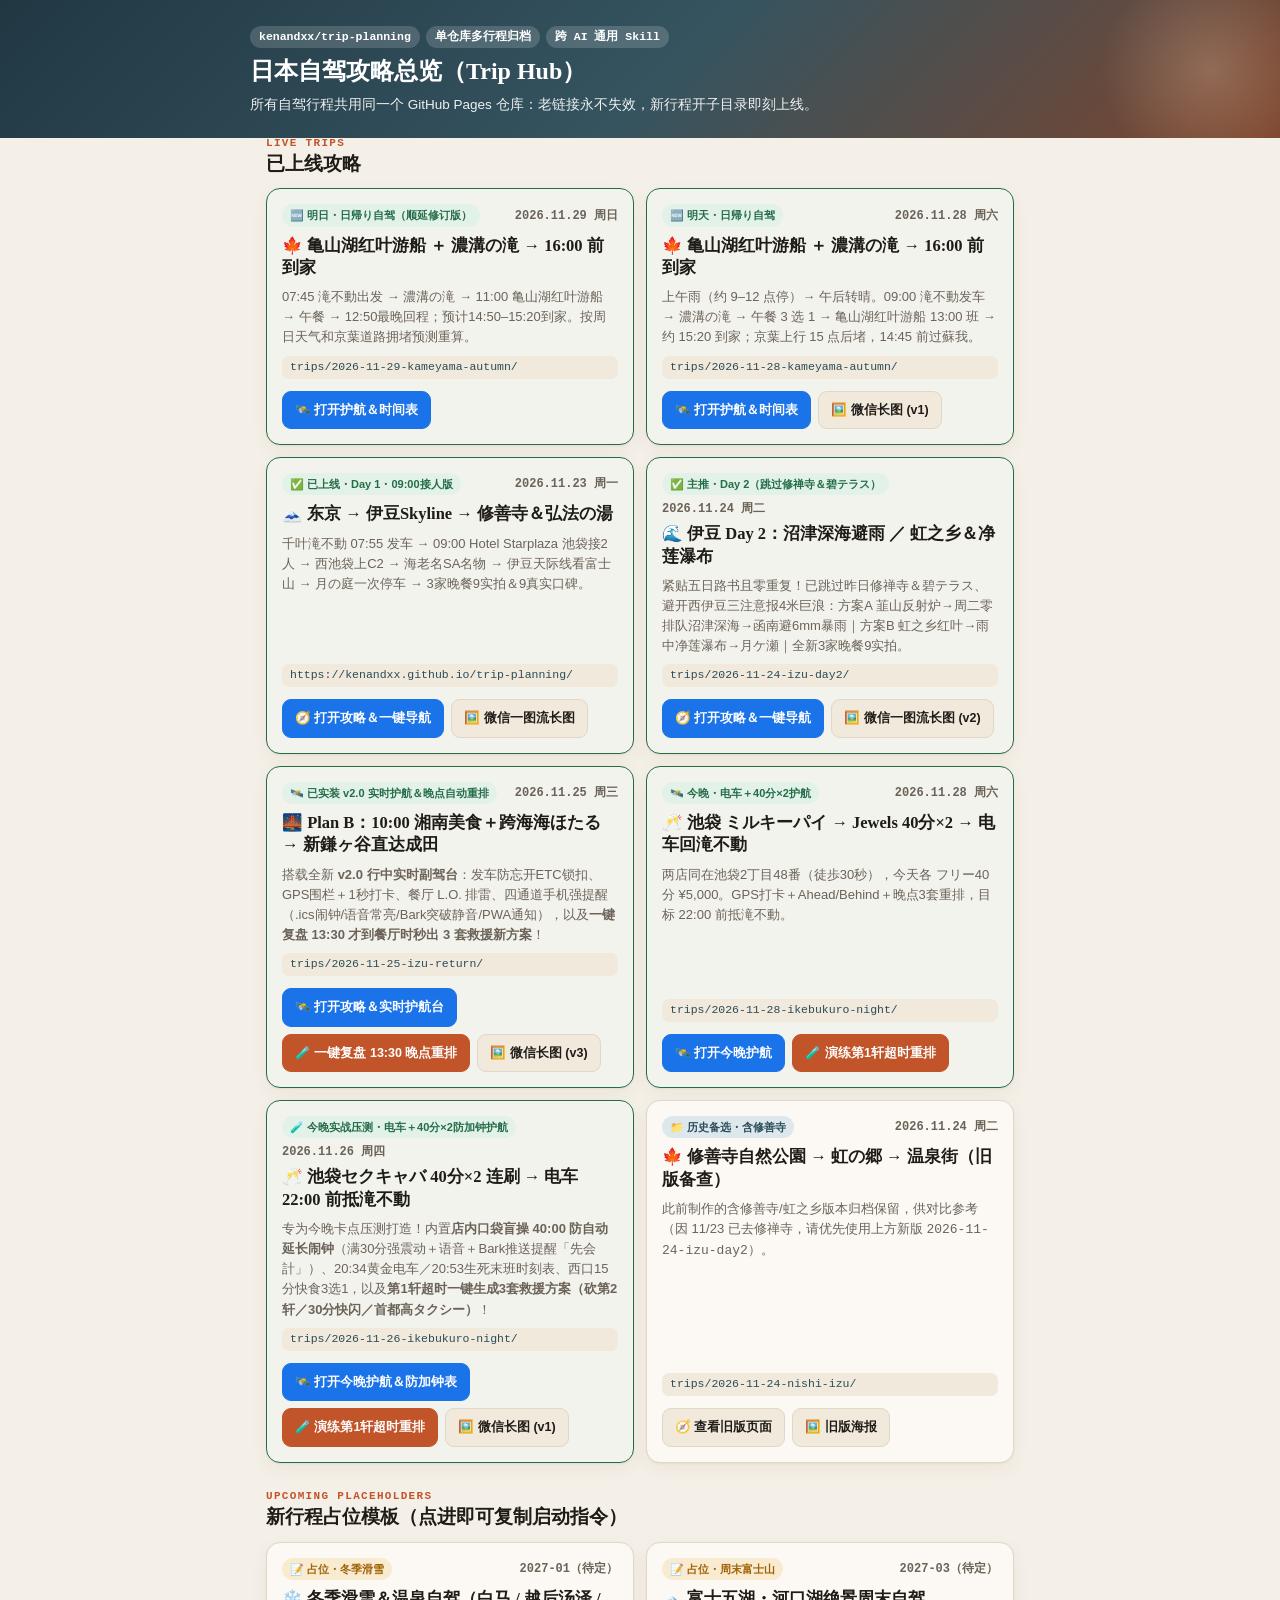
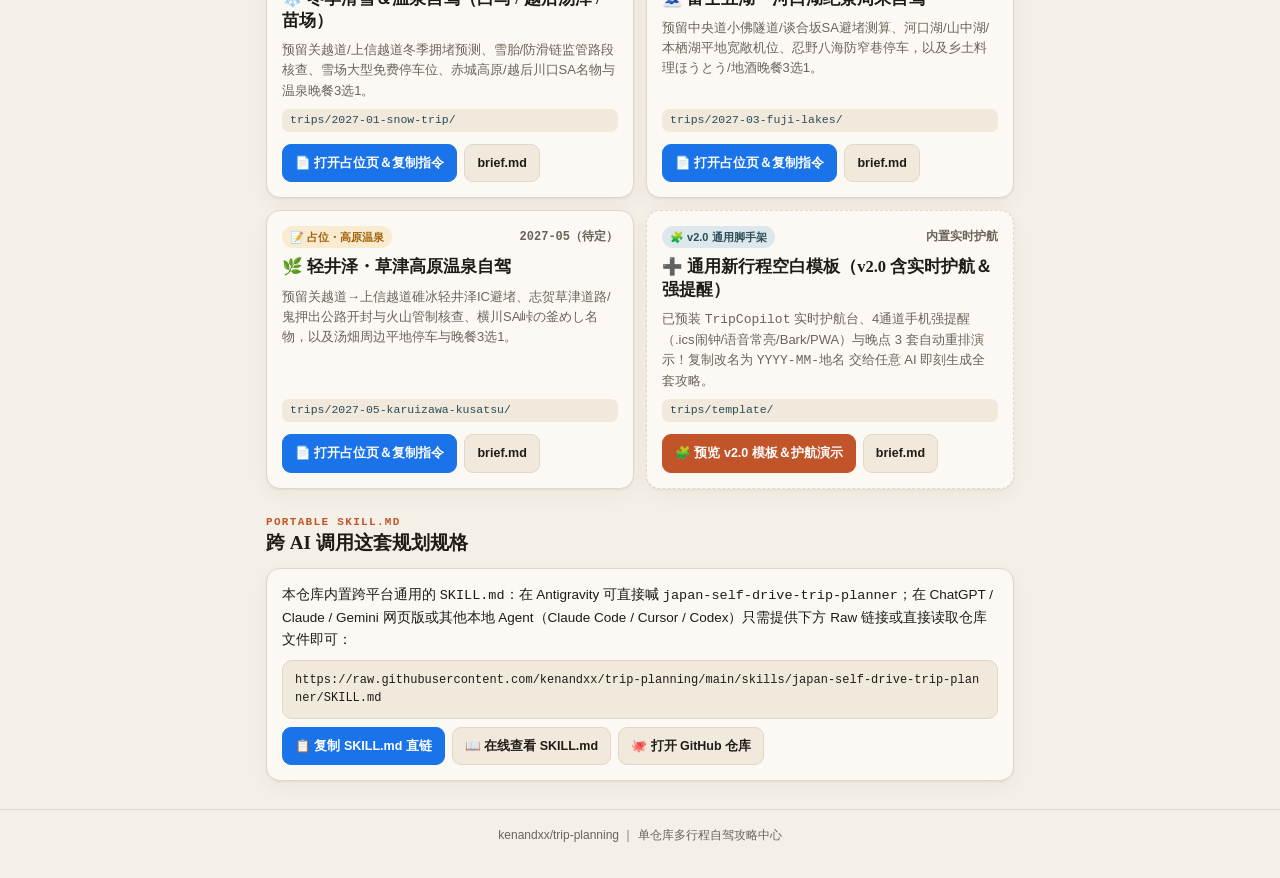
==== commit fab10f4b: "Add 11/28 Ikebukuro night trip page with live co-pilot Milky Pie then Jewels (free 40 min each), GPS" ====
--- a/trips/index.html
+++ b/trips/index.html
@@ -154,6 +154,20 @@
 
       <article class="card live">
         <div class="ctop">
+          <span class="tag ok">🛰️ 今晚・电车＋40分×2护航</span>
+          <span class="date">2026.11.28 周六</span>
+        </div>
+        <h3 class="ctitle">🥂 池袋 ミルキーパイ → Jewels 40分×2 → 电车回滝不動</h3>
+        <p class="cdesc">两店同在池袋2丁目48番（徒歩30秒），今天各 フリー40分 ¥5,000。GPS打卡＋Ahead/Behind＋晚点3套重排，目标 22:00 前抵滝不動。</p>
+        <div class="slug">trips/2026-11-28-ikebukuro-night/</div>
+        <div class="actions">
+          <a class="btn pri" href="2026-11-28-ikebukuro-night/">🛰️ 打开今晚护航</a>
+          <a class="btn warm" href="2026-11-28-ikebukuro-night/?scenario=0">🧪 演练第1轩超时重排</a>
+        </div>
+      </article>
+
+      <article class="card live">
+        <div class="ctop">
           <span class="tag ok">🧪 今晚实战压测・电车＋40分×2防加钟护航</span>
           <span class="date">2026.11.26 周四</span>
         </div>
